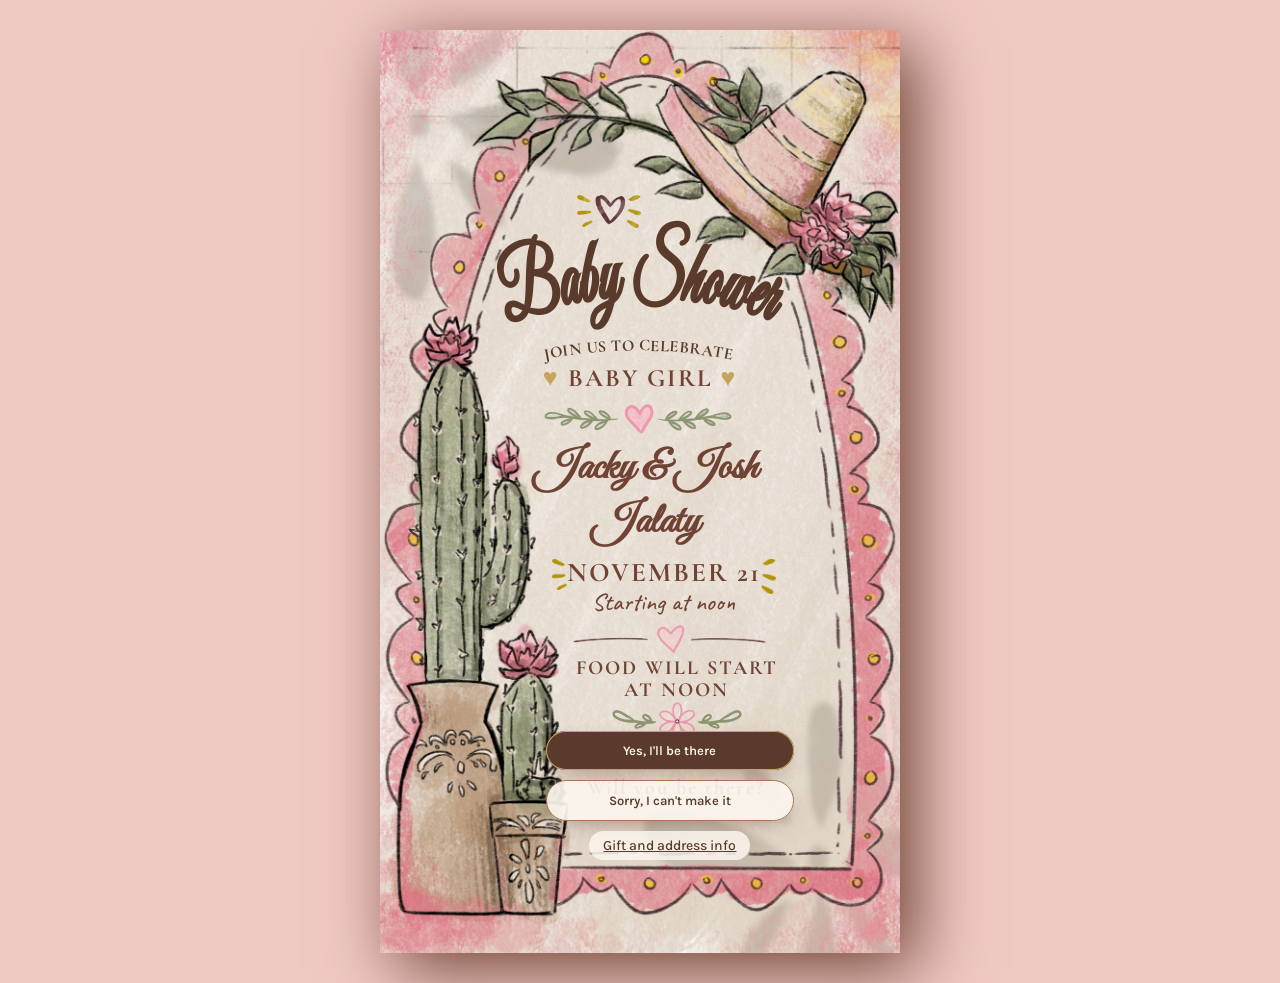
==== server/index.html @ 78d7df5e "Finished product" ====
<!DOCTYPE html>
<html lang="en">
    <head>
        <meta charset="UTF-8">
        <meta name="viewport" content="width=device-width, initial-scale=1, viewport-fit=cover">
        <meta name="description" content="You're invited to Jacky Jalaty's baby shower on Saturday, November 21.">
        <title>Babyshower Party for Jacky and Josh!</title>

        <link rel="preconnect" href="https://fonts.googleapis.com">
        <link rel="preconnect" href="https://fonts.gstatic.com" crossorigin>
        <link href="https://fonts.googleapis.com/css2?family=Young+Serif&family=Karla:wght@400;500;600&display=swap" rel="stylesheet">
        <title>Jacky's Baby Shower</title>

        <!-- Google Fonts -->
        <link rel="preconnect" href="https://fonts.googleapis.com">
        <link rel="preconnect" href="https://fonts.gstatic.com" crossorigin>

        <link href="https://fonts.googleapis.com/css2?family=Caveat:wght@400;500;600&family=Cormorant+Garamond:wght@400;500;600;700&family=Great+Vibes&display=swap"
        rel="stylesheet">

        <link rel="stylesheet" href="../css/styles.css">

  <style>
    :root {
      --cream: #f7efe1;
      --pink: #e99aa7;
      --brown: #704334;
      --gold: #c6a052;
      --sage: #828a70;
      --ivory: #FBF6EE;
    --cream: #F3E9DA;
    --blush: #EFC9C4;
    --cocoa: #5A3B2B;
    --caramel: #A9744F;
    --sage: #9AA388;
    --gold: #C6A35E;
    }
    </style>

        <link rel="stylesheet" href="../css/styles.css">
    </head>
    <body class="body">
        <main class="invitation" aria-label="Baby shower invitation">

    <section class="invitation-content">

      <div>

        <div>
         <img class="heart" src="heart.png" alt="Hand-drawn brown heart with gold decorative rays"/>
        </div>


        <svg class="arc-title" viewBox="0 -2 300 120" aria-hidden="true">
          <path id="arc" d="M 8,110 A 400,400 0 0,1 292,110" fill="none"/>
          <text fill="#5A3B2B" font-size="96" text-anchor="middle">
          <textPath href="#arc" startOffset="50%" textLength="280" lengthAdjust="spacingAndGlyphs">Baby Shower</textPath>
          </text>
        </svg>

        <p class="arc-small" aria-label="Join us to celebrate">
          <svg class="arc-title" viewBox="0 0 300 40" aria-hidden="true">
          <path id="arc2" d="M 48,36 A 500,500 0 0,1 252,36" fill="none"/>
          <text fill="#5A3B2B" font-size="17" font-weight="600" text-anchor="middle">
            <textPath href="#arc2" startOffset="50%" textLength="196" lengthAdjust="spacing">JOIN US TO CELEBRATE</textPath>
          </text>
          </svg>
        </p>

        <p class="subtitle">
          <span style="color: var(--gold)">♥</span>
          BABY GIRL
          <span style="color: var(--gold)">♥</span>
        </p>

        <div class="divider">
          <img class="divider" src="divider-leaves-heart.png">
        </div>

        <h2 class="guest-of-honor">Jacky & Josh Jalaty</h2>
      </div>

      <div>
        <p class="date">
          <span><img src="gold-strokes-right.png" class="stroke-left"/></span>
          NOVEMBER 21
          <span><img src="gold-strokes-left.png" class="stroke-right"/></span>

        </p>
        <p class="handwritten">Starting at noon</p>

        <div class="divider">
          <img class="divider-2" src="divider-line-pink-heart.png"/>
        </div>

        <p class="subtitle-2">
          FOOD WILL START<br>
          AT NOON
        </p>
      </div>

      <div class="divider">
        <img class="divider-3" src="divider-leaves-flower.png"/>
      </div>

      <p class="subtitle-3">Please RSVP
        <br>
        Will you be there?
      </p>

      <div class="rsvp-bar">
      <div class="overlay">
        <a class="btn btn-yes" href="sms:+18052851550?&amp;body=Hi%20Katy!%20I'll%20be%20at%20Jacky's%20baby%20shower%20on%20Nov%2021.%20My%20name%20is%20___%20and%20there%20will%20be%20___%20of%20us.">Yes, I'll be there</a>
        <a class="btn btn-no" href="sms:+18052851550?&amp;body=Hi%20Katy!%20Sorry%2C%20I%20can't%20make%20it%20to%20Jacky's%20baby%20shower.%20My%20name%20is%20___.">Sorry, I can't make it</a>
        <button class="info" type="button" onclick="document.getElementById('rsvp').showModal()">Gift and address info</button>
      </div>
    </div>
  </main>

  <dialog id="rsvp" aria-labelledby="rsvp-title">
    <h2 id="rsvp-title">Good to know</h2>
    <!-- Replace TIME below with the start time, like 2:00 PM -->
    <p class="when">Saturday, November 21, at NOON<br><br> 
      <a href=" https://maps.app.goo.gl/EDQ3coKN8r4L7TnR7" target="_blank" rel="noopener noreferrer" class="maps-button">2040 Park Drive<br>Ventura, CA 93003</a>
    </p>

    <p class="note">Your presence is gift enough, but if you would like to give a gift, 
      they would accept gift cards or Zelle since they are moving soon! 
      Thank you for helping them get ready for their little girl.</p>

    <div>
      <img class="z-link" src="../secret/Zelle-info.png">
    </div>


    <p class="fallback">On a computer? Text Katy at <a href="sms:+18052851550">(805) 285-1550</a></p>
    <button class="close" type="button" onclick="document.getElementById('rsvp').close()">Back to the invite</button>
  </dialog>

  <script>
    // Tapping the dark area outside the panel also closes it
    const d = document.getElementById('rsvp');
    d.addEventListener('click', e => { if (e.target === d) d.close(); });
  </script>


    </section>
</body>
</html>
---- css/styles.css ----
* {
  box-sizing: border-box;
}

body {
  margin: 0;
  padding: 30px 12px;
  min-height: 100vh;
  background: #EFC9C4;
  display: flex;
  justify-content: center;
  align-items: center;
  color: var(--brown);
}

/* Invitation artwork */
.invitation {
  position: relative;
  width: min(100%, 520px);
  aspect-ratio: 928/1648;
  background: url("../server/illustration.png") center/100% 100% no-repeat;
  overflow: hidden;
  box-shadow: 1rem 1rem 4rem #704334;
}

/* Text stays editable */
.invitation-content {
  position: absolute;
  top: 16%;
  left: 25%;
  width: 66%;
  height: 75%;
  display: flex;
  flex-direction: column;
  align-items: center;
  text-align: center;
  /* justify-content: space-between; */
  padding: 0 20px 0;
}

.heart {
  width: 64px;
  height: auto;
  display: block;
  margin: 17px 0px -30px 47px;
}

.title {
  font-family: "Great Vibes", cursive;
  /* font-size: clamp(30px, 7.5vw, 52px); */
  font-size: 3rem;
  line-height: 1.2;
  margin: 0;
  font-weight: 400;
  display: inline-block;
  transform: rotate(-20deg);
  position: relative;
  top: 50px;
  right: 50px;
}

.arc-title {
  display: block;
  width: 95%;
  margin: 18px 0px -23px -12%;
  overflow: visible;
}

.arc-title text {
  font-family: "Great Vibes", cursive;
  letter-spacing: 0;
  font-weight: 700;
}

.arc-small {
  width: 100%;
  margin-bottom: -2cqw;
}

.arc-small .arc-title text {
  font-family: "Cormorant Garamond", Georgia, serif;
}

.subtitle {
  font-family: "Cormorant Garamond", serif;
  font-size: clamp(10px, 2.5vw, 25px);
  font-weight: 900;
  letter-spacing: 2px;
  line-height: 1.7;
  margin: 18px 83px 0 0px;
}

.divider {
  width: 188px;
  color: var(--sage);
  margin: 2px 7px;
}

.guest-of-honor {
  font-family: "Great Vibes", cursive;
  font-size: clamp(28px, 6.5vw, 43px);
  margin: 0px 72px 4px 0;
  line-height: 1.25;
}

.date {
  font-family: "Cormorant Garamond", serif;
  font-size: clamp(19px, 4.5vw, 27px);
  font-weight: 700;
  letter-spacing: 2px;
  margin: 20px 67px 4px -18px;
  line-height: 2%;
}

img.stroke-left {
  width: 15px;
  float: left;
  margin-top: -14px;
  margin-left: 39px;
}

img.stroke-right {
  width: 15px;
  float: right;
  margin-top: -14px;
  margin-right: -10px;
}

.handwritten {
  font-family: "Caveat", cursive;
  font-size: clamp(17px, 4vw, 24px);
  line-height: 2;
  margin: 4px 0;
  font-weight: 500;
}

.divider-2 {
  width: 195px;
  margin: -8px 0px 0px 34px;
}

.subtitle-2 {
  font-family: "Cormorant Garamond", serif;
  font-size: 20px;
  font-weight: 900;
  letter-spacing: 2px;
  line-height: 1.1;
  margin: -2px 10px 0px 0px;
}

.divider-3 {
  width: 130px;
  margin: -1px 10px 0px 0px;
}

.details {
  font-family: "Cormorant Garamond", serif;
  font-size: clamp(12px, 2.8vw, 16px);
  font-weight: 600;
  letter-spacing: 1px;
  line-height: 1.5;
  margin: 6px 0;
}

.subtitle-3 {
  font-family: "Cormorant Garamond", serif;
  font-size: 20px;
  font-weight: 900;
  letter-spacing: 2px;
  line-height: 1.4;
  margin: -1px 11px 0 0px;
}

.rsvp {
  font-family: "Caveat", cursive;
  font-size: clamp(17px, 3.8vw, 23px);
  line-height: 1.3;
  margin: 5px 0;
}

/* RSVP button floating over the bottom of the illustration */
.rsvp-bar {
  position: fixed;
  left: 60px;
  right: 0;
  bottom: 20px;
  display: flex;
  justify-content: center;
  padding: 16px 20px calc(20px + env(safe-area-inset-bottom, 0px));
  pointer-events: none;
}

.btn {
  display: block;
  width: 100%;
  max-width: 440px;
  padding: 12px 18px;
  border: none;
  border-radius: 999px;
  font: 600 13px "Karla", "Helvetica Neue", Arial, sans-serif;
  text-align: center;
  text-decoration: none;
  cursor: pointer;
}

.btn:focus-visible {
  outline: 3px solid var(--gold);
  outline-offset: 3px;
}

.overlay {
  pointer-events: auto;
  /* width: 100%; */
  width: 21%;
  max-width: 440px;
  display: grid;
  gap: 10px;
}

.overlay .btn {
  box-shadow: 0 8px 24px -10px rgba(90, 59, 43, 0.6);
}

.overlay .btn-yes {
  box-shadow: 0 8px 24px -10px rgba(90, 59, 43, 0.6), inset 0 0 0 1px var(--gold);
}

.overlay .btn-no {
  background: rgba(251, 246, 238, 0.92);
}

.info {
  justify-self: center;
  background: rgba(251, 246, 238, 0.85);
  border: none;
  border-radius: 999px;
  padding: 6px 14px;
  color: var(--cocoa);
  font: 500 14px "Karla", Arial, sans-serif;
  text-decoration: underline;
  cursor: pointer;
}

.info:focus-visible {
  outline: 3px solid var(--gold);
  outline-offset: 3px;
}

/* RSVP panel */
dialog {
  margin: auto auto 0;
  width: 100%;
  max-width: 480px;
  max-height: 90vh;
  border: none;
  border-radius: 28px 28px 0 0;
  background: var(--ivory);
  color: var(--cocoa);
  padding: 28px 24px calc(28px + env(safe-area-inset-bottom, 0px));
  text-align: center;
}

dialog::backdrop {
  background: rgba(90, 59, 43, 0.45);
}

dialog[open] {
  animation: rise 0.25s ease-out;
}

.when {
  margin-top: 6px;
}

.note {
  margin: 20px 0;
  padding: 14px 16px;
  background: var(--cream);
  border-left: 3px solid var(--sage);
  border-radius: 6px;
  text-align: left;
  font-size: 16px;
}

.buttons {
  display: grid;
  gap: 10px;
}

.btn-yes {
  background: var(--cocoa);
  color: var(--ivory);
}

.btn-no {
  background: transparent;
  color: var(--cocoa);
  border: 1.5px solid var(--caramel);
}

.fallback {
  margin-top: 14px;
  font-size: 14px;
  color: var(--caramel);
}

.fallback a {
  color: var(--cocoa);
}

.close {
  margin-top: 12px;
  background: none;
  border: none;
  color: var(--caramel);
  font: 500 15px "Karla", Arial, sans-serif;
  text-decoration: underline;
  cursor: pointer;
  padding: 8px;
}

.sr-only {
  position: absolute;
  width: 1px;
  height: 1px;
  overflow: hidden;
  clip: rect(0 0 0 0);
}

.maps-button {
  display: inline-block;
  padding: 9px 20px;
  background-color: #e99aa7;
  color: #704334;
  border: 1px solid #c6a052;
  border-radius: 24px;
  text-decoration: none;
  font-family: "Cormorant Garamond", serif;
  font-weight: 600;
  font-size: 16px;
  transition: background-color 0.2s ease;
}

.maps-button:hover {
  background-color: #f2c1c8;
}

.z-link {
  width: 50%;
  height: auto;
}

::-webkit-scrollbar {
  width: 0px;
  background: transparent; /* make scrollbar transparent */
}

@keyframes rise {
  from {
    transform: translateY(40px);
    opacity: 0;
  }
}
@media (prefers-reduced-motion: reduce) {
  dialog[open] {
    animation: none;
  }
}
@media (max-width: 380px) {
  body {
    padding: 8px 4px;
  }
  .invitation-content {
    left: 24%;
    width: 69%;
    top: 17%;
    height: 74%;
  }
  .subtitle {
    letter-spacing: 1px;
  }
}

/*# sourceMappingURL=styles.css.map */
---- css/styles.css ----
* {
  box-sizing: border-box;
}

body {
  margin: 0;
  padding: 30px 12px;
  min-height: 100vh;
  background: #EFC9C4;
  display: flex;
  justify-content: center;
  align-items: center;
  color: var(--brown);
}

/* Invitation artwork */
.invitation {
  position: relative;
  width: min(100%, 520px);
  aspect-ratio: 928/1648;
  background: url("../server/illustration.png") center/100% 100% no-repeat;
  overflow: hidden;
  box-shadow: 1rem 1rem 4rem #704334;
}

/* Text stays editable */
.invitation-content {
  position: absolute;
  top: 16%;
  left: 25%;
  width: 66%;
  height: 75%;
  display: flex;
  flex-direction: column;
  align-items: center;
  text-align: center;
  /* justify-content: space-between; */
  padding: 0 20px 0;
}

.heart {
  width: 64px;
  height: auto;
  display: block;
  margin: 17px 0px -30px 47px;
}

.title {
  font-family: "Great Vibes", cursive;
  /* font-size: clamp(30px, 7.5vw, 52px); */
  font-size: 3rem;
  line-height: 1.2;
  margin: 0;
  font-weight: 400;
  display: inline-block;
  transform: rotate(-20deg);
  position: relative;
  top: 50px;
  right: 50px;
}

.arc-title {
  display: block;
  width: 95%;
  margin: 18px 0px -23px -12%;
  overflow: visible;
}

.arc-title text {
  font-family: "Great Vibes", cursive;
  letter-spacing: 0;
  font-weight: 700;
}

.arc-small {
  width: 100%;
  margin-bottom: -2cqw;
}

.arc-small .arc-title text {
  font-family: "Cormorant Garamond", Georgia, serif;
}

.subtitle {
  font-family: "Cormorant Garamond", serif;
  font-size: clamp(10px, 2.5vw, 25px);
  font-weight: 900;
  letter-spacing: 2px;
  line-height: 1.7;
  margin: 18px 83px 0 0px;
}

.divider {
  width: 188px;
  color: var(--sage);
  margin: 2px 7px;
}

.guest-of-honor {
  font-family: "Great Vibes", cursive;
  font-size: clamp(28px, 6.5vw, 43px);
  margin: 0px 72px 4px 0;
  line-height: 1.25;
}

.date {
  font-family: "Cormorant Garamond", serif;
  font-size: clamp(19px, 4.5vw, 27px);
  font-weight: 700;
  letter-spacing: 2px;
  margin: 20px 67px 4px -18px;
  line-height: 2%;
}

img.stroke-left {
  width: 15px;
  float: left;
  margin-top: -14px;
  margin-left: 39px;
}

img.stroke-right {
  width: 15px;
  float: right;
  margin-top: -14px;
  margin-right: -10px;
}

.handwritten {
  font-family: "Caveat", cursive;
  font-size: clamp(17px, 4vw, 24px);
  line-height: 2;
  margin: 4px 0;
  font-weight: 500;
}

.divider-2 {
  width: 195px;
  margin: -8px 0px 0px 34px;
}

.subtitle-2 {
  font-family: "Cormorant Garamond", serif;
  font-size: 20px;
  font-weight: 900;
  letter-spacing: 2px;
  line-height: 1.1;
  margin: -2px 10px 0px 0px;
}

.divider-3 {
  width: 130px;
  margin: -1px 10px 0px 0px;
}

.details {
  font-family: "Cormorant Garamond", serif;
  font-size: clamp(12px, 2.8vw, 16px);
  font-weight: 600;
  letter-spacing: 1px;
  line-height: 1.5;
  margin: 6px 0;
}

.subtitle-3 {
  font-family: "Cormorant Garamond", serif;
  font-size: 20px;
  font-weight: 900;
  letter-spacing: 2px;
  line-height: 1.4;
  margin: -1px 11px 0 0px;
}

.rsvp {
  font-family: "Caveat", cursive;
  font-size: clamp(17px, 3.8vw, 23px);
  line-height: 1.3;
  margin: 5px 0;
}

/* RSVP button floating over the bottom of the illustration */
.rsvp-bar {
  position: fixed;
  left: 60px;
  right: 0;
  bottom: 20px;
  display: flex;
  justify-content: center;
  padding: 16px 20px calc(20px + env(safe-area-inset-bottom, 0px));
  pointer-events: none;
}

.btn {
  display: block;
  width: 100%;
  max-width: 440px;
  padding: 12px 18px;
  border: none;
  border-radius: 999px;
  font: 600 13px "Karla", "Helvetica Neue", Arial, sans-serif;
  text-align: center;
  text-decoration: none;
  cursor: pointer;
}

.btn:focus-visible {
  outline: 3px solid var(--gold);
  outline-offset: 3px;
}

.overlay {
  pointer-events: auto;
  /* width: 100%; */
  width: 21%;
  max-width: 440px;
  display: grid;
  gap: 10px;
}

.overlay .btn {
  box-shadow: 0 8px 24px -10px rgba(90, 59, 43, 0.6);
}

.overlay .btn-yes {
  box-shadow: 0 8px 24px -10px rgba(90, 59, 43, 0.6), inset 0 0 0 1px var(--gold);
}

.overlay .btn-no {
  background: rgba(251, 246, 238, 0.92);
}

.info {
  justify-self: center;
  background: rgba(251, 246, 238, 0.85);
  border: none;
  border-radius: 999px;
  padding: 6px 14px;
  color: var(--cocoa);
  font: 500 14px "Karla", Arial, sans-serif;
  text-decoration: underline;
  cursor: pointer;
}

.info:focus-visible {
  outline: 3px solid var(--gold);
  outline-offset: 3px;
}

/* RSVP panel */
dialog {
  margin: auto auto 0;
  width: 100%;
  max-width: 480px;
  max-height: 90vh;
  border: none;
  border-radius: 28px 28px 0 0;
  background: var(--ivory);
  color: var(--cocoa);
  padding: 28px 24px calc(28px + env(safe-area-inset-bottom, 0px));
  text-align: center;
}

dialog::backdrop {
  background: rgba(90, 59, 43, 0.45);
}

dialog[open] {
  animation: rise 0.25s ease-out;
}

.when {
  margin-top: 6px;
}

.note {
  margin: 20px 0;
  padding: 14px 16px;
  background: var(--cream);
  border-left: 3px solid var(--sage);
  border-radius: 6px;
  text-align: left;
  font-size: 16px;
}

.buttons {
  display: grid;
  gap: 10px;
}

.btn-yes {
  background: var(--cocoa);
  color: var(--ivory);
}

.btn-no {
  background: transparent;
  color: var(--cocoa);
  border: 1.5px solid var(--caramel);
}

.fallback {
  margin-top: 14px;
  font-size: 14px;
  color: var(--caramel);
}

.fallback a {
  color: var(--cocoa);
}

.close {
  margin-top: 12px;
  background: none;
  border: none;
  color: var(--caramel);
  font: 500 15px "Karla", Arial, sans-serif;
  text-decoration: underline;
  cursor: pointer;
  padding: 8px;
}

.sr-only {
  position: absolute;
  width: 1px;
  height: 1px;
  overflow: hidden;
  clip: rect(0 0 0 0);
}

.maps-button {
  display: inline-block;
  padding: 9px 20px;
  background-color: #e99aa7;
  color: #704334;
  border: 1px solid #c6a052;
  border-radius: 24px;
  text-decoration: none;
  font-family: "Cormorant Garamond", serif;
  font-weight: 600;
  font-size: 16px;
  transition: background-color 0.2s ease;
}

.maps-button:hover {
  background-color: #f2c1c8;
}

.z-link {
  width: 50%;
  height: auto;
}

::-webkit-scrollbar {
  width: 0px;
  background: transparent; /* make scrollbar transparent */
}

@keyframes rise {
  from {
    transform: translateY(40px);
    opacity: 0;
  }
}
@media (prefers-reduced-motion: reduce) {
  dialog[open] {
    animation: none;
  }
}
@media (max-width: 380px) {
  body {
    padding: 8px 4px;
  }
  .invitation-content {
    left: 24%;
    width: 69%;
    top: 17%;
    height: 74%;
  }
  .subtitle {
    letter-spacing: 1px;
  }
}

/*# sourceMappingURL=styles.css.map */
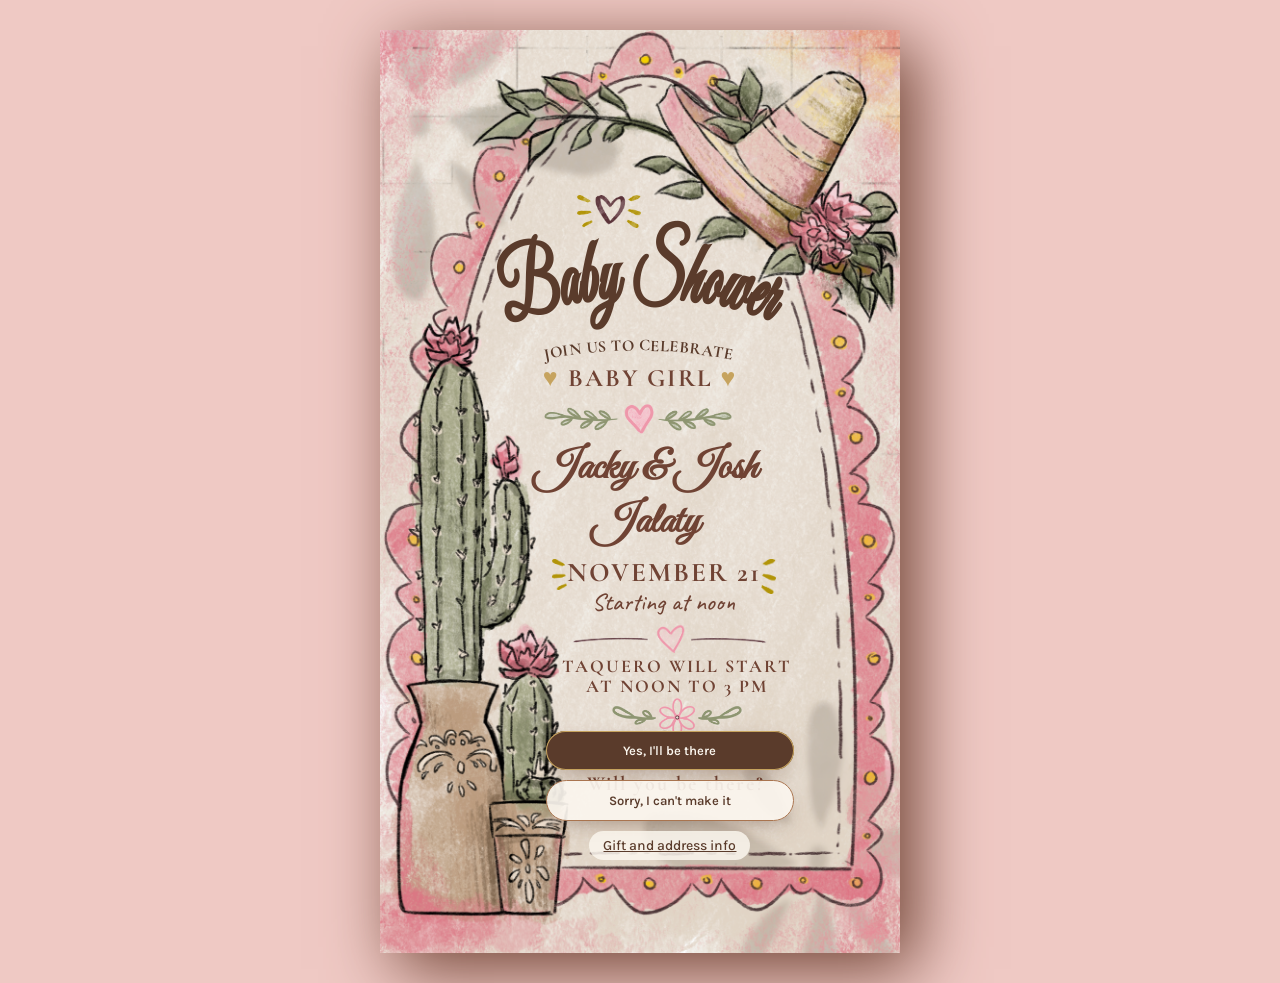
==== commit 70acdef3: "Changed color background" ====
--- a/server/index.html
+++ b/server/index.html
@@ -94,8 +94,8 @@
         </div>
 
         <p class="subtitle-2">
-          FOOD WILL START<br>
-          AT NOON
+          TAQUERO WILL START<br>
+          AT NOON TO 3 PM
         </p>
       </div>
 
--- a/css/styles.css
+++ b/css/styles.css
@@ -141,7 +141,7 @@
 
 .subtitle-2 {
   font-family: "Cormorant Garamond", serif;
-  font-size: 20px;
+  font-size: 18px;
   font-weight: 900;
   letter-spacing: 2px;
   line-height: 1.1;
--- a/css/styles.css
+++ b/css/styles.css
@@ -141,7 +141,7 @@
 
 .subtitle-2 {
   font-family: "Cormorant Garamond", serif;
-  font-size: 20px;
+  font-size: 18px;
   font-weight: 900;
   letter-spacing: 2px;
   line-height: 1.1;
